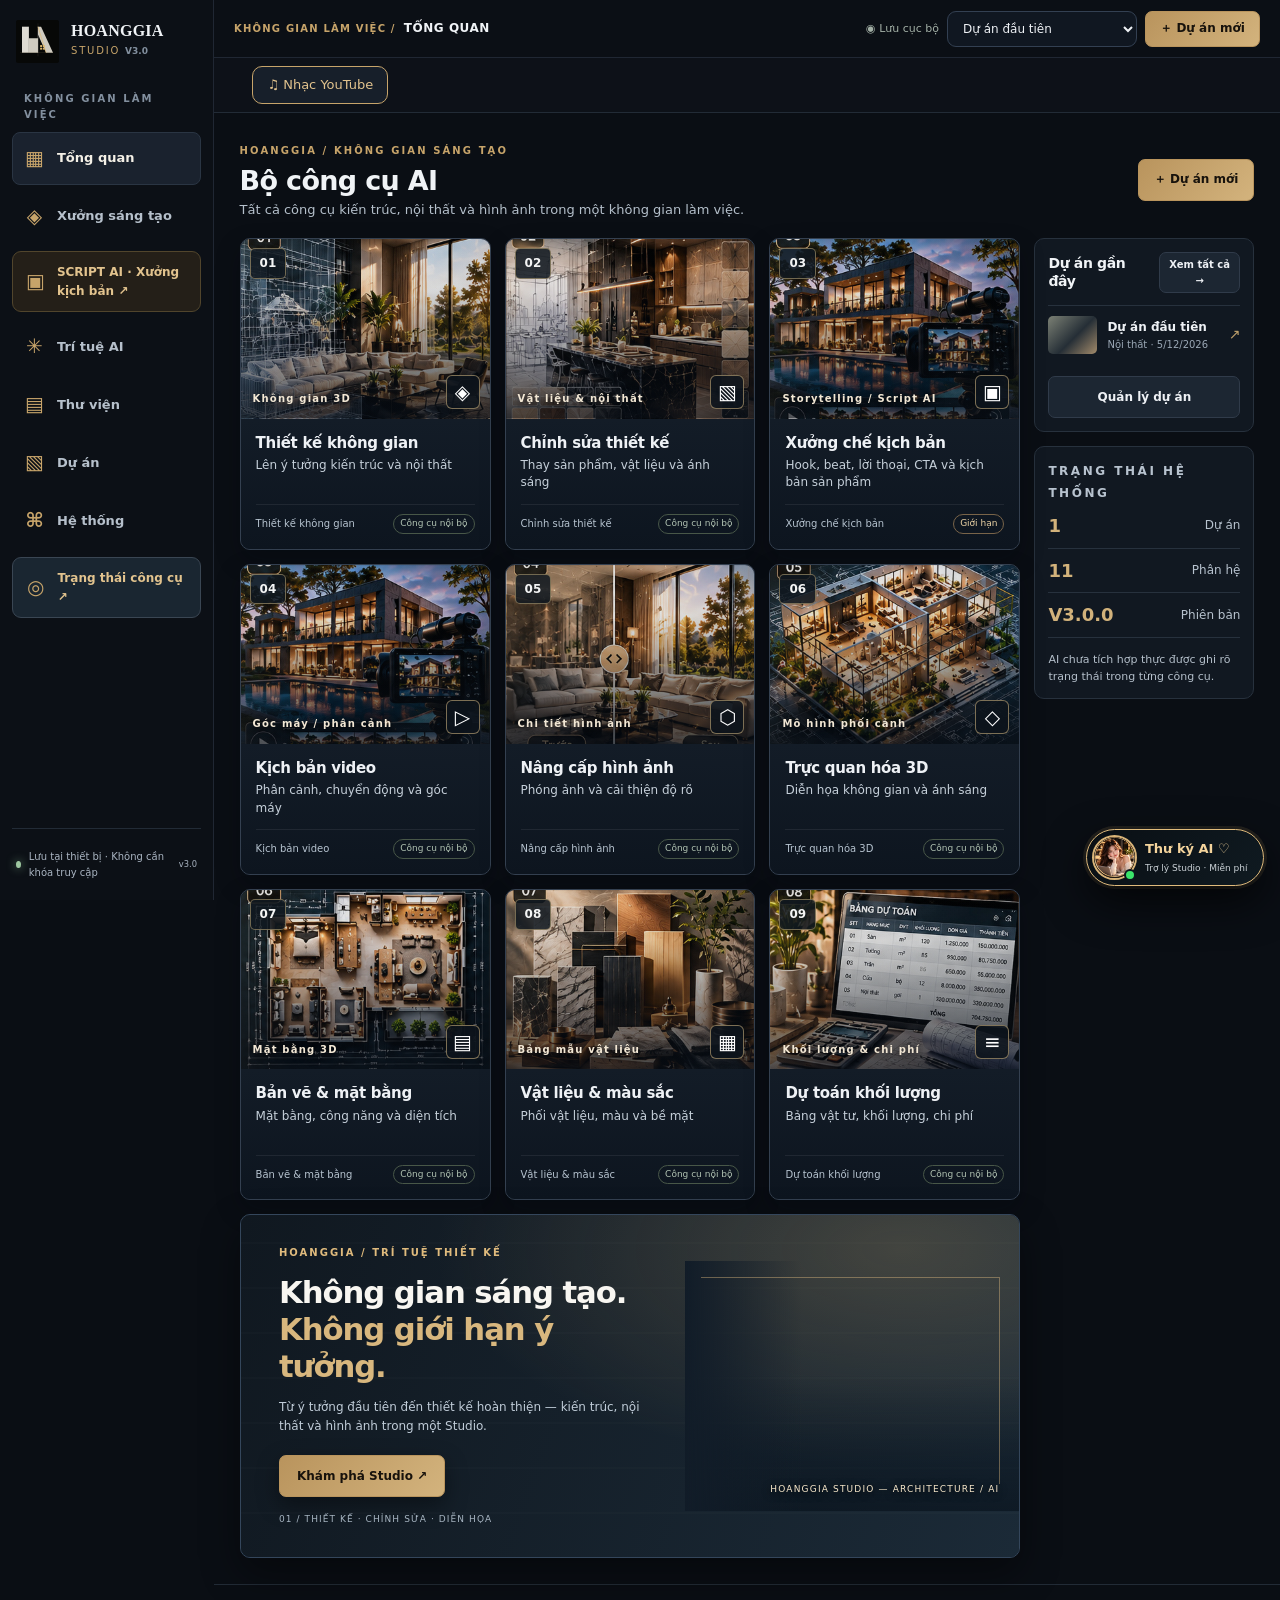
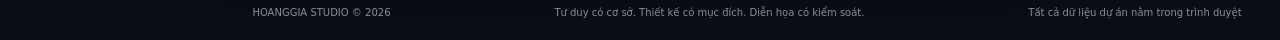
==== index.html @ cfaef716 "feat: load category 05 HR templates in Studio Intelligence" ====
<!doctype html>
<html lang="vi"><head><meta charset="utf-8"><meta name="viewport" content="width=device-width,initial-scale=1"><meta name="theme-color" content="#101411"><meta name="description" content="HOANGGIA STUDIO — nền tảng trí tuệ thiết kế kiến trúc, nội thất và sáng tạo hình ảnh"><title>HOANGGIA STUDIO — Trí tuệ thiết kế</title><link rel="icon" href="./assets/icon.svg" type="image/svg+xml"><link rel="manifest" href="./manifest.webmanifest"><link rel="stylesheet" href="./styles.css?v=4.9.0"><style>.hg-prompt-shell{padding:24px;max-width:1250px;margin:auto}.hg-prompt-header span{color:#ddbb80;letter-spacing:.13em;font-size:11px;font-weight:bold}.hg-prompt-header h1{font-size:clamp(26px,4vw,40px);margin:12px 0}.hg-prompt-grid{display:grid;grid-template-columns:minmax(210px,320px) minmax(0,1fr);gap:16px;margin-top:22px}.hg-prompt-grid nav,.hg-prompt-grid article{background:#151d27;border:1px solid #344052;border-radius:12px;padding:16px;min-width:0}.hg-prompt-grid nav{display:grid;align-content:start;gap:8px}.hg-prompt-grid nav button{cursor:pointer;background:#202a38;color:#e6e7eb;border:1px solid #3c4959;border-radius:8px;padding:12px;text-align:left}.hg-prompt-grid nav button[aria-current=true]{border-color:#d8b478;background:#352c20}.hg-prompt-grid textarea{display:block;width:100%;background:#0c131c;color:#fff;border:1px solid #536074;border-radius:9px;padding:14px;margin:8px 0;min-height:215px;resize:vertical}.hg-prompt-actions{display:flex;gap:8px;flex-wrap:wrap}.hg-prompt-actions button{cursor:pointer;border:1px solid #c8a76d;background:#c8a76d;color:#151719;font-weight:700;padding:11px 14px;border-radius:8px}.hg-prompt-actions button+button{background:transparent;color:#e3c491}#hg-prompt-notice{color:#e7ca98;font-size:12px}@media(max-width:700px){.hg-prompt-shell{padding:16px}.hg-prompt-grid{grid-template-columns:1fr}.hg-prompt-grid nav{grid-template-columns:repeat(2,minmax(0,1fr))}.hg-prompt-grid nav button{font-size:12px;padding:10px}}@media(max-width:350px){.hg-prompt-grid nav{grid-template-columns:1fr}}.hg-prompt-categories{display:grid;grid-template-columns:repeat(auto-fit,minmax(210px,1fr));gap:10px;margin:22px 0}.hg-prompt-categories button{background:#182330;color:#e6e8ed;border:1px solid #3d4b5a;border-radius:10px;padding:14px;text-align:left;font-weight:650;cursor:pointer}.hg-prompt-categories button[aria-current=true]{border-color:#d8b478;background:#342c20;color:#f4d7a8}.hg-prompt-grid [hidden]{display:none!important}@media(max-width:700px){.hg-prompt-categories{grid-template-columns:repeat(2,minmax(0,1fr))}.hg-prompt-categories button{font-size:12px;padding:11px}}@media(max-width:380px){.hg-prompt-categories{grid-template-columns:1fr}}.hg-prompt-selects{display:grid;grid-template-columns:repeat(2,minmax(0,1fr));gap:16px;margin:22px 0}.hg-prompt-selects label{display:block;margin-bottom:9px;color:#e2c38e;font-weight:700}.hg-prompt-selects select{width:100%;min-width:0;border-radius:10px;background:#1b2633;border:1px solid #536074;color:#f3f3f3;padding:13px;font-size:14px}.hg-prompt-selects select:disabled{opacity:.55}.hg-prompt-editor-panel{padding:20px;border:1px solid #344052;background:#151d27;border-radius:12px}.hg-prompt-editor-panel [hidden]{display:none!important}@media(max-width:700px){.hg-prompt-selects{grid-template-columns:1fr}}</style></head>
<body>
<div class="app">
<aside class="side" aria-label="Điều hướng chính">
<a class="brand" href="#home" aria-label="HOANGGIA STUDIO"><img src="./assets/icon.svg" alt=""><span><strong>HOANGGIA</strong><small>STUDIO <b>V3.0</b></small></span></a>
<div class="side-label">KHÔNG GIAN LÀM VIỆC</div><nav id="mainNav">
<button data-route="home" class="active"><span class="ni">▦</span> Tổng quan</button>
<button data-route="creative"><span class="ni">◈</span> Xưởng sáng tạo</button>
<a class="script-direct-link" href="./script-ai.html" style="display:flex;align-items:center;gap:12px;padding:11px 13px;margin:3px 0;border:1px solid #51452c;border-radius:9px;color:#e2c38e;font-size:12px;font-weight:700;text-decoration:none;background:#241f18"><span class="ni">▣</span> SCRIPT AI · Xưởng kịch bản ↗</a>
<button data-route="intelligence"><span class="ni">✳</span> Trí tuệ AI</button>
<button data-route="library"><span class="ni">▤</span> Thư viện</button>
<button data-route="projects"><span class="ni">▧</span> Dự án</button>
<button data-route="system"><span class="ni">⌘</span> Hệ thống</button><a class="hg-status-link" href="./system-status.html"><span class="ni">◎</span> Trạng thái công cụ ↗</a></nav>
<div class="side-bottom"><span class="status-dot"></span><span>Lưu tại thiết bị · Không cần khóa truy cập</span><small id="sideVersion">v3.0</small></div></aside>
<div class="frame"><header class="topbar">
<div class="breadcrumb"><span class="overline">KHÔNG GIAN LÀM VIỆC /</span><strong id="crumb">TỔNG QUAN</strong></div>
<div class="top-actions"><span class="storage-tag" title="Dự án lưu trên trình duyệt này">◉ Lưu cục bộ</span><select id="projectSelect" aria-label="Dự án hiện tại"></select><button class="btn btn-gold" id="newProject" type="button">＋ Dự án mới</button></div>
</header><div class="music-toolbar"><aside class="music-dock" id="musicDock" aria-label="Nghe nhạc YouTube"><button id="musicToggle" class="music-toggle" type="button" aria-expanded="false" aria-controls="musicPanel">♫ Nhạc YouTube</button><div class="music-panel" id="musicPanel" hidden><label for="musicUrl">Dán liên kết video hoặc danh sách phát YouTube</label><div class="music-input-row"><input id="musicUrl" type="url" placeholder="https://www.youtube.com/watch?v=..." autocomplete="off"><button id="musicPlay" type="button">Phát</button></div><p id="musicMessage" role="status">Chỉ phát nội dung YouTube cho phép nhúng. Nhạc tiếp tục khi chuyển mục trong Studio.</p><div id="musicFrame"></div><div class="music-input-row"><a id="musicExternal" href="https://www.youtube.com/" target="_blank" rel="noopener noreferrer">Mở YouTube ↗</a><button id="musicStop" type="button">Dừng nhạc</button></div></div></aside></div><main id="view" tabindex="-1" aria-live="polite"></main>
<footer class="foot"><span>HOANGGIA STUDIO © 2026</span><span>Tư duy có cơ sở. Thiết kế có mục đích. Diễn họa có kiểm soát.</span><span id="footerStatus">Tất cả dữ liệu dự án nằm trong trình duyệt</span></footer></div>
<nav class="mobile-nav" aria-label="Điều hướng di động"><button data-route="home">⌂<small>Tổng quan</small></button><button data-route="creative">◈<small>Sáng tạo</small></button><a href="./script-ai.html" aria-label="Mở Script AI" style="color:#e2c38e;text-align:center;font-size:19px;min-width:55px;text-decoration:none">▣<small style="display:block;font-size:10px">Script AI</small></a><button data-route="intelligence">✳<small>Trí tuệ</small></button><button data-route="library">▤<small>Thư viện</small></button><button data-route="projects">▧<small>Dự án</small></button><button data-route="system">⌘<small>Hệ thống</small></button><a class="hg-mobile-status" href="./system-status.html" aria-label="Trạng thái hệ thống">◎<small>Trạng thái</small></a></nav>
</div><div id="toast" class="toast" role="status" aria-live="polite"></div>
<script>
/* Chuyển thẳng Design AI đến DA Studio, kể cả khi còn giao diện cũ trong bộ nhớ. */
document.addEventListener("click",function(e){
 const tile=e.target.closest('[data-open="design"],a[href*="/design-ai/"],a[href*="/da-studio/"]');
 if(!tile)return;
 e.preventDefault();e.stopImmediatePropagation();
 location.assign("https://hoanggiaktsda-beep.github.io/da-studio/");
},true);
</script><script type="module" src="./src/app.js?v=4.9.10"></script><script defer src="./src/mo-chat.js"></script><script defer src="./src/youtube-music.js"></script><script defer src="./src/prompt-router.js?v=1.2.0"></script><script defer src="./src/prompts-category-05.js?v=1"></script><script defer src="./src/prompts-category-05-adapter.js?v=1"></script></body></html>
---- styles.css ----
:root{color-scheme:dark;--bg:#0b0e0d;--side:#101411;--panel:#141916;--panel2:#1b231e;--line:#29352d;--text:#eaece5;--muted:#97a59a;--quiet:#748276;--gold:#d2af73;--gold2:#eccb94;--green:#a3c6a7;--radius:14px}*{box-sizing:border-box}html{scroll-behavior:smooth}body{margin:0;background:var(--bg);color:var(--text);font:14px/1.6 'DM Sans',system-ui,sans-serif}h1,h2,h3,p{margin-top:0}h1,h2,h3{font-family:Manrope,system-ui,sans-serif;letter-spacing:-.045em;line-height:1.25}h1{font-size:clamp(30px,4.8vw,54px);font-weight:600}h2{font-size:23px;font-weight:650}h3{font-size:17px;letter-spacing:-.025em}p{color:var(--muted)}button,input,select,textarea{font:inherit}button{cursor:pointer}button:disabled{opacity:.55;cursor:not-allowed}a{color:inherit;text-decoration:none}a:hover{color:var(--gold2)}input,select,textarea{width:100%;background:#0d120f;border:1px solid #39463b;color:var(--text);border-radius:9px;padding:11px 12px;min-height:44px}textarea{min-height:115px;resize:vertical}input[type=file]{padding:9px;font-size:12px}input:focus-visible,textarea:focus-visible,select:focus-visible,button:focus-visible,a:focus-visible{outline:2px solid var(--gold2);outline-offset:2px}label{display:block;color:#c8d2c6;font-size:12px;font-weight:600;margin:0 0 7px}.app{min-height:100vh}.side{width:237px;position:fixed;left:0;top:0;bottom:0;background:var(--side);border-right:1px solid var(--line);display:flex;flex-direction:column;padding:30px 16px;z-index:15}.brand{display:flex;align-items:center;gap:11px;margin:0 0 48px 6px}.brand img{width:45px;height:45px}.brand strong{font:800 16px/1.1 Manrope;letter-spacing:.09em;display:block}.brand small{font-size:10px;color:var(--gold);letter-spacing:.32em}.brand small b{font-size:9px;letter-spacing:0;color:var(--quiet)}.side-label,.overline,.eyebrow{letter-spacing:.21em;font-weight:700;font-size:10px;color:var(--gold);text-transform:uppercase}.side-label{color:var(--quiet);padding:0 16px 11px}.side nav{display:grid;gap:5px}.side nav button{display:flex;align-items:center;gap:12px;width:100%;border:1px solid transparent;border-radius:11px;background:transparent;text-align:left;padding:11px 13px;color:#a1ada4;font-weight:600}.side nav button.active,.side nav button:hover{background:#1d2920;border-color:#354739;color:#f6f4ed}.ni{font-size:20px;font-family:system-ui;color:var(--gold);width:21px;text-align:center}.side-bottom{margin-top:auto;border-top:1px solid var(--line);padding:20px 4px 0;display:flex;align-items:center;gap:8px;color:var(--muted);font-size:11px}.side-bottom small{margin-left:auto}.status-dot{height:7px;width:7px;border-radius:50%;background:#9ec7a0;box-shadow:0 0 10px #739f7b}.frame{margin-left:237px;min-height:100vh;display:flex;flex-direction:column}.topbar{background:#0e130fae;backdrop-filter:blur(16px);position:sticky;top:0;z-index:10;display:flex;justify-content:space-between;align-items:center;gap:20px;border-bottom:1px solid var(--line);min-height:74px;padding:12px clamp(20px,3vw,46px)}.breadcrumb{display:flex;gap:8px;align-items:center}.breadcrumb strong{font-size:12px;letter-spacing:.1em}.top-actions{display:flex;align-items:center;gap:10px}.top-actions select{max-width:215px;font-size:12px}.storage-tag{font-size:11px;color:#a3b0a6;white-space:nowrap}.btn{border:1px solid #3d493f;background:#202a23;color:var(--text);padding:10px 15px;border-radius:9px;min-height:42px;font-weight:700;font-size:12px;display:inline-flex;align-items:center;justify-content:center;gap:8px}.btn:hover{border-color:var(--gold);background:#2b332a}.btn-gold{color:#1a160e;background:linear-gradient(130deg,#d3ad6c,#f3cf94);border-color:#d4b176}.btn-gold:hover{background:#f6d79d}.btn-soft{background:#1e2920;border-color:#415540;color:var(--green)}.btn-danger{color:#edb8ae;border-color:#6b4440}.btn-small{padding:6px 10px;min-height:36px}.button-row{display:flex;flex-wrap:wrap;gap:9px}.content{max-width:1500px;margin:0 auto;padding:clamp(21px,3vw,48px);width:100%;flex:1}.hero{display:flex;gap:30px;justify-content:space-between;align-items:flex-end;margin-bottom:30px}.hero h1{margin:9px 0 12px}.hero p{max-width:780px;margin:0}.hero-side{flex:0 0 auto;color:var(--gold);letter-spacing:.15em;font-size:11px}.section-title{display:flex;align-items:center;justify-content:space-between;margin:30px 0 16px;gap:12px}.section-title h2{margin:0}.grid{display:grid;gap:14px}.g2{grid-template-columns:repeat(2,minmax(0,1fr))}.g3{grid-template-columns:repeat(3,minmax(0,1fr))}.g4{grid-template-columns:repeat(4,minmax(0,1fr))}.panel,.tile{background:linear-gradient(150deg,#18201a,#121814);border:1px solid var(--line);border-radius:var(--radius);padding:22px}.tile{position:relative;min-height:165px;display:flex;flex-direction:column;gap:6px;overflow:hidden;transition:.18s ease}.tile:hover{border-color:#758268;transform:translateY(-2px)}.tile .symbol{font-size:29px;color:var(--gold);margin-bottom:auto}.tile h3{margin:6px 0 0}.tile p{font-size:12px;line-height:1.5;margin:0}.kicker{font-size:10px;color:var(--gold);letter-spacing:.13em;font-weight:700}.pill{display:inline-flex;border:1px solid #485748;color:#b3c5b4;border-radius:50px;font-size:10px;padding:3px 9px;line-height:1.8}.pill.limit{color:#ecd3a5;border-color:#796449}.pill.planned{color:#999;border-color:#555}.large-feature{background:linear-gradient(115deg,#27372b 0%,#151c17 68%);border:1px solid #435942;min-height:220px;display:flex;align-items:center;border-radius:16px;padding:30px;gap:20px;justify-content:space-between}.large-feature h2{font-size:27px;margin:7px 0}.large-feature p{max-width:620px}.large-feature .emblem{font:700 100px/1 Georgia;color:#b29a6480;opacity:.9}.stats{display:flex;gap:10px;flex-wrap:wrap}.stat{flex:1;min-width:150px;padding:19px 21px;background:#151c17;border:1px solid var(--line);border-radius:12px}.stat strong{font:600 29px/1.2 Manrope;display:block;color:var(--gold)}.stat span{font-size:12px;color:var(--muted)}.field-row{display:grid;grid-template-columns:repeat(2,minmax(0,1fr));gap:13px}.field-row.three{grid-template-columns:repeat(3,minmax(0,1fr))}.field{margin:0 0 15px}.field small{display:block;color:var(--quiet);font-size:11px;margin-top:5px}.workspace{display:grid;grid-template-columns:minmax(0,1.1fr) minmax(300px,.9fr);gap:17px}.workspace .panel{align-self:start}.panel h2{margin-bottom:16px}.result{background:#0e1410;border:1px solid #354236;border-radius:11px;padding:17px;white-space:pre-wrap;word-break:break-word;font-family:ui-monospace,SFMono-Regular,Consolas,monospace;line-height:1.75;font-size:12px;min-height:165px;max-height:560px;overflow:auto}.notice{border-left:3px solid #af925c;background:#322d201f;color:#d8d0b8;padding:12px 15px;font-size:12px;border-radius:3px 9px 9px 3px;margin:13px 0}.good{border-left-color:#77a884;color:#bddac3}.bad{border-left-color:#dc8880;color:#f0c6bd}.module-row{display:flex;align-items:center;gap:13px;padding:15px 0;border-bottom:1px solid var(--line)}.module-row:last-child{border:0}.module-row .symbol{width:43px;height:43px;display:grid;place-items:center;background:#253327;border-radius:10px;color:var(--gold);font-size:24px}.module-row .description{flex:1}.module-row .description b{display:block;font-size:13px}.module-row .description small{color:var(--muted)}.chips{display:flex;gap:8px;flex-wrap:wrap}.chip{border:1px solid #425043;background:#171e18;color:var(--muted);padding:7px 11px;font-size:11px;border-radius:9px;cursor:pointer}.chip:hover,.chip.selected{background:#3c4430;border-color:var(--gold);color:#fae0a8}.muted{color:var(--muted)}.small{font-size:12px}.right{display:flex;align-items:center;gap:10px;flex-wrap:wrap;justify-content:flex-end}.project-card{border:1px solid var(--line);background:#161d18;border-radius:11px;padding:17px}.project-card h3{margin-bottom:7px}.project-card small{color:var(--quiet)}.file-preview{width:100%;max-height:290px;object-fit:contain;border:1px solid var(--line);border-radius:10px;background:#101410;margin:10px 0}.swatch{height:100px;border-radius:9px;margin-bottom:12px;border:1px solid #ffffff1a}.mat-card{background:#161d18;border:1px solid var(--line);border-radius:12px;padding:13px}.mat-card p{font-size:12px}.data-table{width:100%;border-collapse:collapse;font-size:12px}.data-table th{text-align:left;color:var(--muted);font-weight:600}.data-table td,.data-table th{padding:10px;border-bottom:1px solid var(--line)}.data-table input{min-width:70px;font-size:12px}.data-table .num{text-align:right}.data-scroll{overflow-x:auto}.data-scroll table{min-width:680px}.line{border-top:1px solid var(--line);margin:19px 0}.empty{border:1px dashed #3a4b3e;border-radius:12px;padding:23px;text-align:center;color:var(--muted)}.health-row{display:flex;gap:16px;align-items:center;border-bottom:1px solid var(--line);padding:12px 0}.health-row b{flex:1}.health-row span{color:var(--muted)}.toast{position:fixed;bottom:24px;right:24px;opacity:0;pointer-events:none;background:#d2af73;color:#101411;padding:12px 18px;border-radius:9px;box-shadow:0 12px 50px #0008;transition:.18s;z-index:100;font-weight:700;max-width:360px}.toast.show{opacity:1}.foot{display:flex;gap:15px;justify-content:space-between;border-top:1px solid var(--line);padding:20px 3vw;font-size:10px;color:var(--quiet)}.mobile-nav{display:none}.inline-link{color:var(--gold2);text-decoration:underline;text-underline-offset:3px}code{color:var(--gold);font-size:12px}
@media(max-width:1150px){.side{width:200px}.frame{margin-left:200px}.g4{grid-template-columns:repeat(2,minmax(0,1fr))}.g3{grid-template-columns:repeat(2,minmax(0,1fr))}.storage-tag{display:none}.hero-side{display:none}.workspace{grid-template-columns:1fr}}
@media(max-width:760px){.side{display:none}.frame{margin-left:0}.topbar{padding:10px 15px;min-height:64px}.breadcrumb .overline{display:none}.top-actions{gap:6px}.top-actions select{max-width:130px}.top-actions .btn{padding:9px;font-size:11px}.content{padding:22px 15px 105px}.hero{margin-bottom:21px}.hero h1{font-size:32px}.g3,.g4,.g2,.field-row,.field-row.three{grid-template-columns:1fr}.large-feature{padding:22px}.large-feature .emblem{display:none}.tile{min-height:145px}.panel{padding:17px}.mobile-nav{position:fixed;bottom:0;left:0;right:0;display:flex;z-index:30;justify-content:space-around;background:#151c18ee;backdrop-filter:blur(14px);border-top:1px solid var(--line);padding:7px 0 max(8px,env(safe-area-inset-bottom))}.mobile-nav button{border:0;background:transparent;color:#b9c5b9;font-size:19px;min-height:49px;min-width:55px}.mobile-nav button.active{color:var(--gold)}.mobile-nav small{display:block;font-size:10px}.foot{display:none}.toast{bottom:90px;right:12px;left:12px}.stats{display:grid;grid-template-columns:1fr 1fr}}
@media(prefers-reduced-motion:reduce){*,*:before,*:after{scroll-behavior:auto!important;transition:none!important}}

/* V3.1 — visual-first dashboard. Reference-inspired layout, not a replica. */
:root{--bg:#0a0e14;--side:#0d1118;--panel:#121821;--panel2:#171f2a;--line:#222b36;--text:#f0f3f6;--muted:#aab5c2;--quiet:#83909f;--gold:#c7a46a;--gold2:#e2c38e;--radius:12px}
body{font:14px/1.55 system-ui,-apple-system,"Segoe UI",sans-serif;background:#0a0e14}
h1,h2,h3{font-family:system-ui,-apple-system,"Segoe UI",sans-serif;letter-spacing:-.025em}
h1{font-size:clamp(28px,3.5vw,38px);font-weight:700}h2{font-size:19px}h3{font-size:15px}
p{color:#b4bfca}
.side{width:214px;background:#0c1016;border-color:#202733;padding:20px 12px}
.frame{margin-left:214px}
.brand{margin:0 0 28px 4px;gap:12px}.brand img{width:43px;height:43px}.brand strong{font-size:16px;letter-spacing:.015em}.brand small{letter-spacing:.18em}
.side nav button{padding:10px 11px;font-size:13px;color:#b6c0cb;border-radius:8px}
.side nav button.active,.side nav button:hover{background:#1a222e;border-color:#2a3543;color:#f4f0e6}
.side-label{font-size:10px;padding:0 12px 10px}.side-bottom{font-size:10px}
.topbar{min-height:64px;background:#0c1016f5;padding:10px clamp(16px,2vw,28px);border-color:#202733}
.content{max-width:1800px;padding:clamp(18px,2vw,30px)}
.btn{background:#1c2632;border-color:#303b4a;color:#eef1f5;border-radius:7px}
.btn-gold{background:linear-gradient(130deg,#b9945d,#d3b37d);border-color:#b9945d;color:#17120c}
.btn-gold:hover{background:#e1bd85}
input,select,textarea{background:#101721;border-color:#334052;color:#eef1f5}
.panel,.project-card,.mat-card{background:#121922;border-color:#26313e}
.studio-heading{display:flex;justify-content:space-between;align-items:center;gap:18px;margin-bottom:18px}
.studio-heading h1{margin:4px 0 2px;font-size:27px}
.studio-heading p{margin:0;font-size:13px}
.dashboard-layout{display:grid;grid-template-columns:minmax(0,1fr) 235px;gap:14px;align-items:start}
.dashboard-main{min-width:0}
.tool-gallery{display:grid;grid-template-columns:repeat(4,minmax(0,1fr));gap:12px}
.visual-tile{min-height:0;display:block;padding:0!important;border:1px solid #28323f;background:#121923;border-radius:10px;overflow:hidden;text-align:left;color:#eef1f5;width:100%;transition:transform .15s,border-color .15s}
.visual-tile:hover{transform:translateY(-3px);border-color:#bc985f}
.tile-art{height:clamp(126px,12vw,184px);background-color:#293543;background-position:center;background-size:cover;position:relative;display:flex;justify-content:space-between;align-items:flex-start;padding:9px}
.tile-index{border-radius:5px;background:#0b0f15ba;color:#f3f4f4;font-size:12px;font-weight:700;padding:3px 8px}
.tile-icon{align-self:flex-end;font-size:20px;line-height:1;width:34px;height:34px;display:grid;place-items:center;border:1px solid #e8ebed66;border-radius:6px;background:#0b1017a6;color:#fff}
.tile-info{padding:12px 12px 11px;min-height:106px;display:flex;flex-direction:column}
.tile-info h3{font-size:14px;font-weight:700;margin:0 0 4px;line-height:1.3}
.tile-info p{font-size:12px;line-height:1.45;margin:0;color:#aebac8;min-height:32px}
.tile-bottom{display:flex;justify-content:space-between;align-items:center;gap:4px;margin-top:auto;padding-top:9px;font-size:10px;color:#b7c4d0}
.tile-bottom .pill{font-size:9px;line-height:1.3;padding:3px 6px;white-space:nowrap}
.studio-banner{margin-top:14px;min-height:168px;display:flex;align-items:center;justify-content:space-between;gap:20px;padding:22px 25px;background:radial-gradient(ellipse at 90% 30%,#26394c 0%,#111925 57%,#10161e 100%);border:1px solid #293643;border-radius:10px;overflow:hidden}
.studio-banner h2{font-size:22px;margin:5px 0 8px}.studio-banner p{font-size:12px;margin:0 0 14px;max-width:510px}.banner-monogram{font:700 85px/1 Georgia,serif;color:#bd9a6152}
.dashboard-aside{display:grid;gap:14px}
.recent-panel,.summary-panel{background:#111821;border:1px solid #27313d;border-radius:10px;padding:13px}
.recent-panel .section-title{margin:0 0 12px}.recent-panel .section-title h2{font-size:14px}.recent-panel .btn-small{font-size:10px;padding:4px 7px;min-height:29px}
.recent-row{display:flex;gap:10px;align-items:center;width:100%;text-align:left;border:0;border-top:1px solid #27313d;background:transparent;color:#eef1f5;padding:10px 0}
.recent-row:hover{background:#1a2430}
.recent-row strong{font-size:12px;display:block;font-weight:650}.recent-row small{display:block;color:#9aa7b5;font-size:10px}.recent-thumb{flex:0 0 49px;height:38px;border-radius:5px;background:linear-gradient(135deg,#7c8175,#252e36 55%,#a38b6b)}.recent-arrow{margin-left:auto;color:#bfa06b}
.btn-wide{width:100%;margin-top:12px}
.summary-panel>div{display:flex;justify-content:space-between;align-items:center;border-bottom:1px solid #27313d;padding:8px 0}.summary-panel strong{font-size:18px;color:#d2b27b}.summary-panel span{font-size:12px;color:#b8c3cf}.summary-panel p{font-size:11px;margin:13px 0 0}
.hero h1{font-size:clamp(27px,3vw,37px)}
.notice{color:#e3d7c4}
@media(max-width:1450px){.dashboard-layout{grid-template-columns:minmax(0,1fr) 220px}.tool-gallery{grid-template-columns:repeat(3,minmax(0,1fr))}}
@media(max-width:1100px){.dashboard-layout{grid-template-columns:1fr}.dashboard-aside{grid-template-columns:1fr 1fr}.tool-gallery{grid-template-columns:repeat(3,minmax(0,1fr))}}
@media(max-width:760px){.topbar{min-height:60px}.content{padding:18px 13px 100px}.studio-heading{align-items:flex-start}.studio-heading h1{font-size:24px}.studio-heading p{font-size:12px}.studio-heading>.btn{white-space:nowrap;font-size:11px;padding:8px}.tool-gallery{grid-template-columns:repeat(2,minmax(0,1fr));gap:10px}.tile-art{height:clamp(112px,34vw,185px)}.tile-info{padding:10px;min-height:112px}.tile-info h3{font-size:13px}.tile-info p{font-size:11px}.tile-bottom{display:block}.tile-bottom .pill{margin-top:5px}.dashboard-aside{grid-template-columns:1fr}.studio-banner{padding:19px}.studio-banner h2{font-size:18px}.banner-monogram{display:none}.recent-panel{padding:15px}.mobile-nav{background:#101721f5;border-color:#2b3542}}
@media(max-width:370px){.tool-gallery{grid-template-columns:1fr}.tile-art{height:185px}}


/* V3.2 compact header — controls must never stretch the navigation bar. */
.topbar{height:58px;min-height:58px;padding:7px 20px;gap:12px}
.breadcrumb{min-width:0;white-space:nowrap;overflow:hidden;text-overflow:ellipsis}
.breadcrumb .overline{font-size:10px;letter-spacing:.12em}
.breadcrumb strong{font-size:12px;letter-spacing:.045em}
.top-actions{flex:0 1 auto;min-width:0;gap:8px;flex-wrap:nowrap}
.top-actions select{width:190px;max-width:min(190px,25vw);height:36px;min-height:36px;padding:6px 29px 6px 11px;font-size:12px;flex:0 1 190px}
.top-actions #newProject{width:auto;min-width:115px;max-width:none;height:36px;min-height:36px;padding:7px 12px;line-height:1.2;font-size:12px;white-space:nowrap;flex-shrink:0}
.top-actions .storage-tag{font-size:11px;white-space:nowrap}
@media(max-width:1050px){.topbar{padding-inline:13px}.top-actions .storage-tag{display:none}.top-actions select{max-width:155px}.breadcrumb .overline{display:none}}
@media(max-width:760px){.topbar{height:54px;min-height:54px;padding:6px 12px}.breadcrumb strong{font-size:11px}.top-actions{gap:6px}.top-actions select{width:110px;max-width:110px;min-width:0;flex:0 1 110px;height:34px;min-height:34px;font-size:11px}.top-actions #newProject{min-width:0;height:34px;min-height:34px;padding:6px 9px;font-size:11px}}
@media(max-width:380px){.topbar{gap:5px;padding-inline:8px}.top-actions select{max-width:88px}.top-actions #newProject{padding-inline:7px;font-size:10px}}


/* V3.3 Architectural editorial hero */
.studio-banner{position:relative;isolation:isolate;display:grid;grid-template-columns:minmax(0,1fr) 43%;min-height:250px;padding:0;gap:0;background:#111c28;border:1px solid #34465b;overflow:hidden;box-shadow:0 16px 38px #0006,inset 0 1px #ffffff18}
.studio-banner::before{content:"";position:absolute;inset:0;z-index:-1;background:radial-gradient(ellipse at 85% 10%,#c2a16a40,transparent 50%),repeating-linear-gradient(0deg,transparent 0 43px,#ffffff06 44px,transparent 45px),linear-gradient(110deg,#101820,#1b2a37)}
.banner-content{position:relative;z-index:2;padding:30px clamp(24px,3vw,45px);display:flex;flex-direction:column;align-items:flex-start;justify-content:center}
.studio-banner .eyebrow{font-size:10px;letter-spacing:.2em;color:#e0bb7d}
.studio-banner h2{font-size:clamp(23px,2.4vw,34px);font-weight:700;line-height:1.2;letter-spacing:-.035em;margin:13px 0;color:#f8f6f1}
.studio-banner h2 em{font-style:normal;color:#d8b77e}
.studio-banner p{font-size:12px;line-height:1.65;max-width:430px;color:#c0ccd8;margin:0 0 18px}
.banner-actions{display:flex;align-items:center;gap:16px;flex-wrap:wrap}
.banner-actions .btn{padding:10px 17px;font-size:12px;box-shadow:0 8px 22px #0006}
.banner-index{font-size:9px;letter-spacing:.12em;color:#a8b6c3}
.banner-visual{position:relative;min-height:250px;background:linear-gradient(90deg,#111c28 0%,transparent 35%),linear-gradient(0deg,#08121ca8,transparent 55%),url("https://images.unsplash.com/photo-1600607687920-4e2a09cf159d?auto=format&fit=crop&w=1100&q=85") center/cover no-repeat}
.banner-visual::after{content:"";position:absolute;inset:16px 19px 27px 16px;border-top:1px solid #e2bd806b;border-right:1px solid #e2bd806b;pointer-events:none}
.banner-visual-caption{position:absolute;bottom:14px;right:20px;font-size:9px;letter-spacing:.13em;color:#f8e8cb;text-shadow:0 2px 9px #000}
@media(max-width:900px){.studio-banner{grid-template-columns:minmax(0,1fr) 35%}.banner-content{padding:23px}.banner-visual-caption{font-size:8px}}
@media(max-width:760px){.studio-banner{min-height:280px;display:block}.banner-visual{position:absolute;inset:0;min-height:0;z-index:-1;background-position:60% center}.banner-content{min-height:280px;padding:24px;background:linear-gradient(90deg,#101923f8,#101923e8 65%,#101923a6)}.studio-banner h2{font-size:clamp(23px,5.8vw,30px)}.studio-banner p{color:#e1e6eb}.banner-visual-caption,.banner-visual::after{display:none}}


/* V3.5 visual-rich tool cards: editorial architectural depth */
.tool-gallery{gap:14px}
.visual-tile{border:1px solid #344050;box-shadow:0 10px 25px #03070d45;transition:transform .18s,border-color .18s,box-shadow .18s}
.visual-tile:hover{transform:translateY(-4px);border-color:#d2ad73;box-shadow:0 15px 30px #0008}
.photo-tile{height:clamp(155px,14vw,230px);background-color:#263441;background-size:cover;background-position:center;isolation:isolate;position:relative}
.photo-tile::after{content:"";position:absolute;inset:0;z-index:-1;background:linear-gradient(115deg,#d9b77e18,transparent 40%,#0d182028)}
.photo-tile .tile-index{border:1px solid #e2c58b77;background:#101820db;padding:5px 9px}
.photo-tile .tile-icon{position:absolute;right:10px;bottom:10px;background:#0d141cde;border-color:#c5aa7b9c}
.tile-art-label{position:absolute;bottom:12px;left:12px;color:#f2e7d4;font-size:10px;font-weight:650;letter-spacing:.12em;text-shadow:0 2px 8px #000}
.visual-tile .tile-info{background:linear-gradient(180deg,#131c27,#0d151f);min-height:122px;padding:15px}
.visual-tile .tile-info h3{font-size:15px;letter-spacing:-.02em}
.visual-tile .tile-info p{font-size:12px;min-height:35px;color:#c6d0da}
.visual-tile .tile-bottom{border-top:1px solid #ffffff12;margin-top:12px}
@media(max-width:760px){.photo-tile{height:clamp(145px,35vw,210px)}.visual-tile .tile-info{padding:11px;min-height:128px}.visual-tile .tile-info h3{font-size:13px}.tile-art-label{font-size:9px;letter-spacing:.05em}}


/* Mỡ AI floating companion — scoped, mobile safe, no external chat service */
.mo-companion{position:fixed;right:22px;bottom:20px;z-index:1000;font-family:system-ui,-apple-system,"Segoe UI",sans-serif}
.mo-companion button{cursor:pointer}.mo-toggle{display:flex;align-items:center;gap:9px;border:1px solid #d2af7388;background:linear-gradient(135deg,#17222e,#0c141e);color:#f4e6d0;border-radius:999px;padding:8px 16px 8px 8px;box-shadow:0 12px 35px #0009;font-size:13px;font-weight:700}
.mo-face,.mo-avatar{display:grid;place-items:center;background:linear-gradient(135deg,#e2c58d,#a77d48);color:#101820;font:700 19px Georgia,serif;width:35px;height:35px;border-radius:50%}
.mo-panel{position:absolute;bottom:62px;right:0;width:min(370px,calc(100vw - 24px));height:min(520px,calc(100dvh - 105px));background:#101924;border:1px solid #4b5360;border-radius:15px;box-shadow:0 25px 75px #000c;display:flex;flex-direction:column;overflow:hidden;color:#e9edf3}
.mo-panel[hidden]{display:none}
.mo-head{display:flex;align-items:center;gap:10px;padding:13px;background:linear-gradient(125deg,#1b2b3a,#101924);border-bottom:1px solid #293744}
.mo-heading{flex:1;display:flex;flex-direction:column;line-height:1.3}.mo-heading strong{font-size:14px;color:#f3e6d0}.mo-heading small{font-size:10px;color:#b7c5d2}
.mo-head button{width:30px;height:30px;min-height:30px;padding:0;border:1px solid #39495a;background:#192633;color:#f2e8d7;border-radius:7px;font-size:20px}
.mo-disclosure{padding:8px 13px;background:#1a2633;color:#c9d1d9;font-size:10px;line-height:1.5;border-bottom:1px solid #293744}
.mo-messages{flex:1;overflow-y:auto;overscroll-behavior:contain;display:flex;flex-direction:column;gap:10px;padding:14px 12px}
.mo-bubble{max-width:92%;width:fit-content;padding:10px 12px;margin:0;border-radius:11px;font-size:12px;line-height:1.55;white-space:pre-wrap;overflow-wrap:anywhere}
.mo-bubble.mo{background:#22303e;border:1px solid #34495b;align-self:flex-start;color:#edf1f4}.mo-bubble.user{background:#725c3f;align-self:flex-end;color:#fff7eb}
.mo-chips{display:flex;gap:6px;padding:8px 11px;flex-wrap:wrap}.mo-chips button{border:1px solid #7c694b;background:#1b2632;color:#e5c998;border-radius:999px;padding:5px 9px;font-size:11px}
.mo-form{display:flex;gap:7px;padding:9px 11px}.mo-form input{min-width:0;flex:1;width:auto;height:40px;min-height:40px;font-size:12px;padding:8px 11px;border-radius:8px;background:#0c141e;border:1px solid #425166;color:#fff}.mo-form button{width:40px;min-width:40px;min-height:40px;border:0;border-radius:8px;background:#c9a66f;color:#111;font-size:18px}
.mo-note{margin:0;padding:0 12px 11px;text-align:center;font-size:9px;color:#94a6b7}.mo-sr{position:absolute;width:1px;height:1px;overflow:hidden;clip:rect(0,0,0,0)}
@media(max-width:760px){.mo-companion{bottom:76px;right:12px}.mo-panel{bottom:59px;height:min(510px,calc(100dvh - 160px))}.mo-toggle-label{display:none}.mo-toggle{padding:6px;border-radius:50%}.mo-face{width:40px;height:40px}}

/* Canonical HOANGGIA AI avatar — same monogram as uploaded brand reference */
.mo-face,.mo-avatar{background:#070807;overflow:hidden;border:1px solid #d4b579;flex-shrink:0}
.mo-face img,.mo-avatar img{width:100%;height:100%;object-fit:contain;display:block}
.mo-user-line{display:flex;align-items:flex-end;justify-content:flex-end;gap:8px;width:100%}
.mo-user-line .mo-bubble.user{margin-left:auto}
.mo-user-avatar{height:30px;width:30px;object-fit:contain;background:#070807;border:1px solid #d4b579;border-radius:50%;flex-shrink:0}


/* Luxury Secretary V2: immersive glass, warm gold, editorial portrait */
.mo-companion{right:24px;bottom:20px;z-index:1100}
.mo-toggle{min-width:245px;min-height:74px;position:relative;padding:7px 17px 7px 7px;gap:12px;border:1px solid #e0bb7c;border-radius:44px;background:linear-gradient(130deg,#0a1015f5,#101b22f5);box-shadow:0 16px 42px #000a,0 0 0 3px #d3ae6b22;backdrop-filter:blur(18px)}
.mo-portrait{display:block;object-fit:cover;object-position:center 37%;border:2px solid #d9b478;background:#19232c;border-radius:50%;flex-shrink:0}
.mo-toggle-photo{width:59px;height:59px}.mo-toggle-copy{display:flex;flex-direction:column;align-items:flex-start;gap:2px}.mo-toggle-copy strong{font-size:15px;color:#f4d49c}.mo-toggle-copy small{font-size:10px;font-weight:400;color:#cad1d6}.mo-status-dot{position:absolute;left:51px;bottom:7px;width:12px;height:12px;background:#3be46a;border-radius:50%;border:2px solid #0d161c}
.mo-panel{width:min(650px,calc(100vw - 36px));height:min(740px,calc(100dvh - 110px));bottom:88px;border:1px solid #cda96e;border-radius:24px;background:linear-gradient(145deg,#0b1219f7,#111a22f7);box-shadow:0 25px 100px #000d,0 0 0 2px #d2ad7022;backdrop-filter:blur(24px)}
.mo-head{padding:17px 19px;gap:15px;background:linear-gradient(110deg,#111b23,#1e1b19 60%,#0c141a);border-bottom:1px solid #c8a46e5e}
.mo-head-photo{width:74px;height:74px}.mo-heading strong{font-size:22px;color:#f3d6a4;font-weight:750}.mo-heading small{font-size:12px;color:#e0e4e8}.mo-online{font-size:11px;color:#c6d6d1;margin-top:6px}.mo-online i{display:inline-block;background:#35df66;width:9px;height:9px;border-radius:50%;margin-right:5px}
.mo-head-actions{display:flex;gap:8px}.mo-head-actions button{width:33px;height:33px;min-height:33px;border:1px solid #a7895c;border-radius:9px;background:#141a1e;color:#f3d4a1;font-size:21px}
.mo-intro{min-height:106px;display:flex;align-items:center;padding:17px 25px;background:linear-gradient(90deg,#0b1319e8,#0b1319a8 63%,#0b13191a),url("https://images.unsplash.com/photo-1600607687920-4e2a09cf159d?auto=format&fit=crop&w=1000&q=80") center/cover}
.mo-intro strong{display:block;font:italic 19px/1.4 Georgia,serif;color:#f5d9aa;max-width:350px}.mo-intro small{display:block;margin-top:9px;font-size:10px;letter-spacing:.16em;color:#ddd0b7}
.mo-disclosure{background:#19232b;color:#b7c4cd;padding:8px 20px;font-size:10px}
.mo-messages{gap:13px;padding:20px 18px;min-height:80px}
.mo-bubble{font-size:13px;line-height:1.65;border-radius:14px;padding:12px 15px}
.mo-bubble.mo{background:linear-gradient(140deg,#1a2732,#131d26);border-color:#45505c;color:#f2f2ee;max-width:85%}
.mo-bubble.user{background:linear-gradient(135deg,#17324a,#142739);border:1px solid #2f4c65;color:#e7f1fa;max-width:85%}
.mo-user-avatar{width:34px;height:34px}
.mo-chips{gap:9px;padding:10px 17px;display:grid;grid-template-columns:repeat(3,minmax(0,1fr))}
.mo-chips button{min-height:55px;white-space:normal;line-height:1.45;border-radius:12px;border-color:#c4a16d;background:linear-gradient(145deg,#121c23,#080f14);color:#f1d3a0;font-size:12px}
.mo-chips button:hover,.mo-suggestions button:hover{background:#2b302c;border-color:#e4c28c}
.mo-suggestions{display:flex;flex-wrap:wrap;gap:8px;padding:3px 17px 10px}
.mo-suggestions button{border:1px solid #d4ad72;border-radius:999px;background:#0e171e;color:#f1d3a0;padding:7px 12px;font-size:11px}
.mo-form{padding:10px 17px;gap:10px}
.mo-form input{height:49px;min-height:49px;border:1px solid #d0a86a;border-radius:11px;font-size:13px;background:#0a141c;padding:12px 15px}
.mo-form button{height:49px;min-height:49px;width:52px;min-width:52px;border-radius:11px;background:linear-gradient(135deg,#f2d29c,#c39b60);font-size:22px}
.mo-note{padding-bottom:12px;color:#a9b9c5;font-size:10px}
@media(max-width:760px){.mo-companion{right:12px;bottom:75px}.mo-toggle{min-width:0;width:56px;height:56px;min-height:56px;padding:4px}.mo-toggle-photo{width:46px;height:46px}.mo-toggle-copy{display:none}.mo-status-dot{left:39px;bottom:4px}.mo-panel{width:calc(100vw - 20px);right:-2px;bottom:64px;height:min(670px,calc(100dvh - 155px));border-radius:18px}.mo-head{padding:12px}.mo-head-photo{width:50px;height:50px}.mo-heading strong{font-size:16px}.mo-heading small{font-size:10px}.mo-head-actions{gap:5px}.mo-head-actions button{width:28px;height:28px;min-height:28px}.mo-intro{min-height:76px;padding:12px 15px}.mo-intro strong{font-size:15px}.mo-chips{grid-template-columns:repeat(3,minmax(0,1fr));gap:5px;padding:7px 9px}.mo-chips button{min-height:42px;padding:6px;font-size:10px}.mo-suggestions{padding:4px 9px}.mo-messages{padding:10px}.mo-bubble{font-size:12px}.mo-form{padding:8px 9px}.mo-note{font-size:9px}}
@media(max-width:380px){.mo-chips{grid-template-columns:repeat(2,minmax(0,1fr))}.mo-intro{display:none}}
@media(prefers-reduced-motion:reduce){.mo-companion *{animation:none!important;transition:none!important}}

.mo-companion{right:16px;bottom:14px}
.mo-toggle{min-width:178px;min-height:56px;padding:5px 13px 5px 5px;gap:8px}
.mo-toggle-photo{width:45px;height:45px}.mo-toggle-copy strong{font-size:13px}.mo-toggle-copy small{font-size:9px}.mo-status-dot{left:37px;bottom:4px}
.mo-panel{width:min(420px,calc(100vw - 24px));height:min(540px,calc(100dvh - 92px));bottom:65px;border-radius:17px}
.mo-head{padding:10px 12px;gap:9px}.mo-head-photo{width:48px;height:48px}.mo-heading strong{font-size:16px}.mo-heading small{font-size:10px}.mo-online{font-size:10px;margin-top:3px}.mo-head-actions{gap:5px}.mo-head-actions button{width:28px;height:28px;min-height:28px}
.mo-intro{min-height:67px;padding:9px 14px}.mo-intro strong{font-size:14px}.mo-intro small{font-size:8px;margin-top:3px}.mo-disclosure{padding:6px 12px;font-size:9px}
.mo-messages{padding:10px 11px;gap:8px}.mo-bubble{font-size:12px;padding:9px 11px;line-height:1.5}
.mo-chips{grid-template-columns:repeat(3,minmax(0,1fr));gap:5px;padding:7px 10px}.mo-chips button{min-height:36px;font-size:10px;padding:5px 4px;border-radius:8px}
.mo-suggestions{padding:3px 10px 5px;gap:5px}.mo-suggestions button{padding:5px 8px;font-size:10px}
.mo-form{padding:7px 10px}.mo-form input,.mo-form button{height:40px;min-height:40px}.mo-form button{width:42px;min-width:42px}.mo-note{padding:0 10px 7px;font-size:9px}
@media(max-width:760px){.mo-companion{right:10px;bottom:72px}.mo-toggle{width:48px;height:48px;min-height:48px}.mo-toggle-photo{width:38px;height:38px}.mo-status-dot{left:33px}.mo-panel{right:0;bottom:56px;width:calc(100vw - 20px);height:min(520px,calc(100dvh - 145px))}.mo-intro{min-height:52px}.mo-chips button{min-height:35px}}

/* Lightweight remote material preview — images are never committed or persisted. */
.material-preview{position:relative;overflow:hidden;min-height:94px;border-radius:9px}.material-preview img{display:block;width:100%;height:100%;position:absolute;inset:0;object-fit:cover}.material-preview-note{position:absolute;bottom:6px;left:7px;z-index:1;background:#091018b9;color:#f2dbb2;padding:3px 6px;border-radius:4px;font-size:9px}.material-source{display:block;margin-top:10px;color:#aeb9c7;font-size:10px;line-height:1.4}.material-source a{color:#d7b77b;text-decoration:underline;text-underline-offset:3px}.mat-card .button-row{flex-wrap:wrap;gap:7px}

/* Editorial material-library cards, no bundled imagery */
.mat-card .material-preview{height:156px;min-height:156px;background-size:cover;box-shadow:inset 0 -40px 35px -30px #05080d}.mat-card .material-preview img{transition:transform .4s ease;filter:saturate(.85) contrast(1.04)}.mat-card:hover .material-preview img{transform:scale(1.035)}.mat-card .material-preview-note{bottom:9px;left:9px;max-width:calc(100% - 18px);font-size:10px;padding:5px 8px;background:#080e15db;border:1px solid #c7a36e66}
@media(max-width:600px){.mat-card .material-preview{height:140px;min-height:140px}}

/* Material specifications: readable at desktop and mobile sizes */
.mat-card .material-definition{font-size:12px;line-height:1.55;color:#e1e5e8;margin:9px 0}
.mat-card .material-application,.mat-card .material-caution{font-size:11px;line-height:1.5;color:#aebdca;margin:6px 0}
.mat-card .material-application b,.mat-card .material-caution b{color:#e1bf85;font-weight:650}
.mat-card .button-row{margin-top:12px}

/* Eight tiny CSS-rendered 3D material samples: no photographic assets */
.mat-card .material-sample{height:156px;min-height:156px;display:grid;place-items:center;isolation:isolate;background:radial-gradient(ellipse at 55% 20%,#34404c,#111922 72%)!important;overflow:hidden}
.material-stage{width:72%;height:73%;display:grid;place-items:center;perspective:650px;filter:drop-shadow(12px 16px 9px #0008)}
.material-tile{width:80%;height:78%;position:relative;border-radius:2px;transform:rotateX(17deg) rotateY(-24deg) rotateZ(-3deg);box-shadow:inset 0 2px 3px #ffffff80,inset -9px -8px 18px #0002;background-image:var(--material-texture,none),var(--material-pattern);background-size:cover,cover;background-color:var(--material-base)}
.material-tile:before{content:"";position:absolute;left:100%;top:5px;width:12px;height:100%;background:var(--material-edge,#555);transform-origin:left;transform:skewY(38deg);filter:brightness(.68)}
.material-tile:after{content:"";position:absolute;top:100%;left:5px;height:12px;width:100%;background:var(--material-edge,#777);transform-origin:top;transform:skewX(52deg);filter:brightness(.8)}
.material-sample-0{--material-base:#b9a88d;--material-edge:#94866d;--material-pattern:repeating-linear-gradient(8deg,transparent 0 8px,#7d6f5430 9px 11px,transparent 13px 23px),radial-gradient(ellipse at 22% 35%,#715e3d55 0 2px,transparent 5px),linear-gradient(125deg,#e0d0b1,#ad987a)}
.material-sample-1{--material-base:#ede8dd;--material-edge:#c2bcb0;--material-pattern:linear-gradient(145deg,transparent 0 28%,#8e8982 29%,transparent 30% 48%,#a58e75 49%,transparent 51% 70%,#99918c 71%,transparent 73%),linear-gradient(105deg,#fffefa,#dcd6cc)}
.material-sample-2{--material-base:#b38d60;--material-edge:#8a6646;--material-pattern:repeating-linear-gradient(94deg,#614a3225 0 2px,#e1b77c33 4px 8px,#79563855 9px 10px,transparent 11px 18px)}
.material-sample-3{--material-base:#65432d;--material-edge:#3f2b22;--material-pattern:repeating-linear-gradient(92deg,#2e1c1544 0 2px,#b07a4b30 4px 7px,#291a134d 9px 11px,transparent 13px 22px)}
.material-sample-4{--material-base:#c7a36a;--material-edge:#80613a;--material-pattern:repeating-linear-gradient(92deg,#fff6d41a 0 1px,#593f2d22 2px 3px,transparent 4px 7px),linear-gradient(125deg,#e5c98c,#997343)}
.material-sample-5{--material-base:#86563b;--material-edge:#553927;--material-pattern:radial-gradient(#3822174a .65px,transparent 1.4px),linear-gradient(140deg,#ad7856,#70452f);--material-texture-size:5px}
.material-sample-6{--material-base:#d2c6aa;--material-edge:#b3a78f;--material-pattern:repeating-linear-gradient(0deg,#887c633d 0 1px,transparent 2px 5px),repeating-linear-gradient(90deg,#82786333 0 1px,transparent 2px 5px)}
.material-sample-7{--material-base:#55615f99;--material-edge:#283431;--material-pattern:linear-gradient(130deg,#f9ffff70 0 3%,transparent 10% 70%,#c2d2d333 90%),linear-gradient(115deg,#586663d9,#252f31b9)}
.material-sample-7 .material-tile{border:1px solid #d2e0de77;backdrop-filter:blur(1px)}
.mat-card .material-sample .material-preview-note{bottom:8px;left:8px;font-size:10px}

/* Responsive UX audit: laptop, tablet, phone and wide displays */
html,body{max-width:100%;overflow-x:clip}
.frame,.content,#view,.panel,.workspace,.tool-gallery,.grid{min-width:0}
img,video,canvas,svg{max-width:100%}
.panel,.tile,.project-card{overflow-wrap:anywhere}
.tool-gallery{grid-template-columns:repeat(auto-fit,minmax(min(100%,235px),1fr))}
.tool-gallery>.panel{grid-column:1/-1}
.tool-gallery .tile{min-width:0}
.topbar{flex-wrap:wrap}
.top-actions{min-width:0;flex-wrap:wrap;justify-content:flex-end}
.top-actions select{min-width:0}
.data-scroll{max-width:100%;overscroll-behavior-x:contain}
.mobile-nav button{touch-action:manipulation}
@media(min-width:761px) and (max-width:1024px){
 .side{width:180px;padding:22px 10px}
 .frame{margin-left:180px}
 .topbar{gap:10px;padding:12px 18px}
 .content{padding:22px}
 .tool-gallery{grid-template-columns:repeat(2,minmax(0,1fr))}
 .hero{align-items:flex-start}
}
@media(max-width:760px){
 .topbar{align-items:flex-start;gap:8px}
 .top-actions{width:100%;justify-content:space-between}
 .top-actions select{max-width:none;flex:1 1 120px}
 .top-actions .btn{flex:0 0 auto}
 .tool-gallery{grid-template-columns:repeat(2,minmax(0,1fr));gap:10px}
 .tool-gallery .tile{padding:13px;min-height:116px}
 .tool-gallery .tile h3{font-size:14px;line-height:1.35}
 .tool-gallery .tile p{font-size:11px}
 .foot{flex-wrap:wrap;padding-bottom:calc(86px + env(safe-area-inset-bottom))}
 .toast{left:12px;right:12px;bottom:calc(76px + env(safe-area-inset-bottom));max-width:none}
 .mobile-nav{overflow-x:auto}
 .mobile-nav button{flex:1;min-width:0}
}
@media(max-width:380px){
 .tool-gallery{grid-template-columns:1fr}
 .top-actions .btn{font-size:11px}
 .content{padding-inline:12px}
 .panel{padding:14px}
}
@media(hover:none){.tile:hover{transform:none}}
@media(prefers-reduced-motion:reduce){html{scroll-behavior:auto}.tile,.toast{transition:none}}

/* Mobile-first workspace: dedicated touch layout (TEST) */
@media(max-width:760px){
 body{font-size:14px;line-height:1.55;-webkit-text-size-adjust:100%}
 .frame{width:100%;min-width:0}
 .topbar{position:sticky;top:0;z-index:20;background:#0e130ff5;padding:10px 14px;gap:8px;box-shadow:0 8px 24px #0004}
 .breadcrumb{min-width:0;width:100%;justify-content:space-between}
 .breadcrumb strong{font-size:11px;letter-spacing:.07em;overflow:hidden;text-overflow:ellipsis;white-space:nowrap}
 .top-actions{gap:8px;flex-wrap:nowrap}
 .top-actions select{width:100%;max-width:none;min-width:0;flex:1 1 auto;min-height:44px}
 .top-actions #newProject{white-space:nowrap;min-height:44px;padding-inline:12px}
 .content{padding:18px 14px calc(110px + env(safe-area-inset-bottom));}
 .hero{display:block;margin-bottom:20px}
 .hero h1{font-size:clamp(25px,7vw,34px);line-height:1.15;overflow-wrap:anywhere}
 .hero p{font-size:13px}
 .section-title{margin:22px 0 12px}
 .section-title h2{font-size:19px}
 .large-feature{padding:18px;min-height:0}
 .large-feature h2{font-size:22px}
 .panel{padding:16px}
 .tool-gallery{grid-template-columns:repeat(2,minmax(0,1fr));gap:11px}
 .tool-gallery .tile{min-height:120px;padding:12px;gap:8px;border-radius:13px}
 .tool-gallery .tile h3{font-size:14px;letter-spacing:0}
 .tool-gallery .tile p{font-size:11px;line-height:1.45}
 .tile-art{min-width:0}
 .field-row,.field-row.three,.workspace{grid-template-columns:minmax(0,1fr)}
 .button-row>.btn{min-height:44px}
 input,select,textarea{font-size:16px}
 .mobile-nav{display:grid;grid-template-columns:repeat(6,minmax(0,1fr));gap:0;padding:6px 4px max(7px,env(safe-area-inset-bottom));box-shadow:0 -10px 28px #0005}
 .mobile-nav button{display:flex;flex-direction:column;justify-content:center;align-items:center;gap:2px;min-width:0;min-height:52px;padding:3px 1px;font-size:20px;line-height:1.1;border-radius:9px}
 .mobile-nav button small{font-size:9px;line-height:1.3;white-space:nowrap;letter-spacing:-.03em}
 .mobile-nav button.active{background:#2a3329;color:#f3cf94}
 .foot{display:none}
}
@media(max-width:360px){
 .mobile-nav button{font-size:18px}
 .mobile-nav button small{font-size:8px}
 .tool-gallery{grid-template-columns:1fr}
 .top-actions #newProject{font-size:10px}
}

/* Mobile viewport containment V2: prevent off-screen panels and sideways panning */
@media(max-width:760px){
 html{width:100%;max-width:100%;overflow-x:hidden}
 body{width:100%;max-width:100%;margin:0;overflow-x:hidden}
 .app{display:block!important;width:100%;max-width:100%;min-width:0;overflow-x:clip}
 .frame{box-sizing:border-box!important;display:flex!important;flex-direction:column!important;position:relative!important;left:auto!important;right:auto!important;transform:none!important;margin:0!important;padding:0!important;width:100%!important;max-width:100%!important;min-width:0!important;overflow-x:clip}
 #view,.content{box-sizing:border-box!important;position:relative;left:auto!important;transform:none!important;width:100%!important;max-width:100%!important;min-width:0!important;margin-left:0!important;margin-right:0!important}
 #view>*{max-width:100%;min-width:0}
 .hero,.studio-banner,.banner-content,.large-feature,.panel,.grid,.g2,.g3,.g4,.workspace,.project-card,.tool-gallery,.section-title{box-sizing:border-box;min-width:0!important;max-width:100%!important}
 .studio-banner{overflow:hidden}
 .banner-content{width:100%;overflow-wrap:anywhere}
 .studio-banner h1,.studio-banner p,.large-feature h1,.large-feature h2{max-width:100%;overflow-wrap:anywhere}
 .topbar{width:100%;max-width:100%;box-sizing:border-box}
 .mobile-nav{box-sizing:border-box;width:100%;max-width:100%;overflow:hidden}
}

/* On mobile the sticky toolbar owns the single create-project action. */
@media(max-width:760px){
 #projectCreate{display:none!important}
}

/* PLAN AI V1 — technical drawing workspace */
.plan-flow{display:grid;grid-template-columns:repeat(5,minmax(0,1fr));gap:8px;margin:0 0 18px}
.plan-flow span{padding:10px 8px;border:1px solid var(--line);border-radius:10px;text-align:center;font-size:11px;font-weight:700;letter-spacing:.03em;background:#101711}
.plan-flow span.active{border-color:#b98b50;color:#f3cf94}
.plan-experts{display:grid;grid-template-columns:repeat(4,minmax(0,1fr));gap:10px;margin-bottom:18px}
.plan-experts article{padding:14px;border:1px solid var(--line);border-radius:12px;background:#101711}
.plan-experts b,.plan-experts small{display:block}.plan-experts small{margin-top:5px;opacity:.7}
.plan-confidence{display:grid;grid-template-columns:repeat(3,minmax(0,1fr));gap:8px;margin:12px 0}
.plan-confidence>div{padding:12px;border:1px solid var(--line);border-radius:10px}.plan-confidence b,.plan-confidence span{display:block}.plan-confidence span{font-size:12px;margin-top:5px;opacity:.75}
.plan-sheets{display:grid;grid-template-columns:repeat(3,minmax(0,1fr));gap:9px;margin-bottom:22px}
.plan-sheets label{display:flex;align-items:center;gap:8px;padding:11px;border:1px solid var(--line);border-radius:10px;background:#101711;cursor:pointer}
.plan-sheets input{width:auto}.plan-legacy{margin-top:20px}.plan-legacy summary{cursor:pointer}
@media(max-width:760px){.plan-flow{grid-template-columns:1fr 1fr;}.plan-flow span:last-child{grid-column:1/-1}.plan-experts,.plan-sheets,.plan-confidence{grid-template-columns:1fr}.plan-workspace{grid-template-columns:1fr}}

/* Music stays in document flow, never covering the workspace or chat. */
.music-toolbar{padding:8px clamp(20px,3vw,46px);border-bottom:1px solid var(--line);background:var(--side)}
.music-dock{position:static;display:flex;align-items:flex-start;flex-wrap:wrap;gap:10px;z-index:auto;max-width:100%;font-size:13px}
.music-toggle{flex:0 0 auto;padding:8px 14px;background:var(--panel2);border:1px solid var(--gold);color:var(--gold2);border-radius:10px;cursor:pointer}
.music-panel{flex:1 1 320px;min-width:0;max-width:480px;padding:12px;background:var(--panel);border:1px solid var(--line);border-radius:12px}
.music-panel[hidden]{display:none}
.music-panel label{display:block;margin-bottom:8px;color:var(--text)}
.music-panel p{font-size:12px;line-height:1.45;margin:8px 0;color:var(--muted)}
.music-input-row{display:flex;align-items:center;gap:8px;margin:8px 0}
.music-input-row input{min-width:0;flex:1}
.music-input-row button{width:auto;white-space:nowrap;border:1px solid var(--line);background:var(--panel2);color:var(--text);padding:9px 12px;border-radius:9px}
.music-input-row a{flex:1;text-decoration:underline;color:var(--gold2)}
.music-panel iframe{display:block;width:100%;aspect-ratio:16/9;border:0;border-radius:8px}
@media(max-width:760px){.music-toolbar{padding:7px 14px}.music-toggle{padding:7px 12px}.music-panel{flex-basis:100%;max-width:none}}


/* Visual AI: task-based platform directory */
.visual-intro{display:flex;justify-content:space-between;align-items:end;gap:24px;padding:24px;border:1px solid #344039;border-radius:16px;background:linear-gradient(115deg,#1c2922,#111715);margin-bottom:16px}
.visual-intro h2{font-size:clamp(20px,2.3vw,30px);margin:9px 0}.visual-intro p{color:#adb7b0;max-width:640px;line-height:1.6;margin:0}
.visual-search-label{min-width:260px;width:32%;font-size:11px;color:#d2b982;font-weight:700;letter-spacing:.07em}
.visual-search-label input{display:block;box-sizing:border-box;width:100%;padding:13px 14px;margin-top:9px;border:1px solid #4a5a50;border-radius:9px;background:#0d1411;color:#f3f4ef;font-size:13px}
.visual-filters{display:flex;flex-wrap:wrap;gap:9px;margin:16px 0 22px}
.visual-filters button{padding:10px 14px;border-radius:30px;border:1px solid #36443c;background:#17201b;color:#c6d0c8;cursor:pointer}
.visual-filters button.active,.visual-filters button:hover{background:#b99b60;color:#101610;border-color:#b99b60}
.visual-group{margin:0 0 22px;padding:20px;border:1px solid #303d35;border-radius:15px;background:#121a16}
.visual-group-head{display:flex;align-items:center;gap:13px;margin-bottom:17px}.visual-group-head h2{margin:0 0 4px;font-size:17px}.visual-group-head p{margin:0;color:#94a49a;font-size:12px}
.visual-group-icon{display:grid;place-items:center;width:44px;height:44px;border-radius:12px;background:#26352c;color:#d8b777;font-size:22px}
.visual-grid{display:grid;grid-template-columns:repeat(4,minmax(0,1fr));gap:13px}
.visual-card{display:flex;flex-direction:column;min-height:172px;padding:17px;border-radius:12px;border:1px solid #34443a;background:linear-gradient(155deg,#1b2920,#111915);color:#f3f3ec;text-decoration:none;transition:transform .18s,border-color .18s,background .18s}
.visual-card:hover,.visual-card:focus-visible{transform:translateY(-3px);border-color:#d2ad6e;background:#223026}
.visual-card-top{display:flex;justify-content:space-between;align-items:start;margin-bottom:15px}.visual-avatar{display:grid;place-items:center;width:38px;height:38px;border-radius:11px;background:#364b3c;color:#e7ce9c;font-weight:800;font-size:13px}.visual-external{color:#d3b67e;font-size:19px}
.visual-card strong{font-size:15px}.visual-description{color:#b2c0b4;font-size:12px;line-height:1.5;margin:8px 0 15px}.visual-open{margin-top:auto;font-size:10px;letter-spacing:.07em;color:#e1c18a;font-weight:700}
.visual-card[hidden],.visual-group[hidden],#visualEmpty[hidden]{display:none!important}#visualEmpty{padding:25px;color:#c5cfc6;text-align:center}
.visual-disclaimer{font-size:12px;color:#a8b6aa;margin:14px 0 28px}
@media(max-width:1100px){.visual-grid{grid-template-columns:repeat(3,minmax(0,1fr))}}
@media(max-width:760px){.visual-intro{flex-direction:column;align-items:stretch;padding:17px}.visual-search-label{width:100%;min-width:0}.visual-grid{grid-template-columns:repeat(2,minmax(0,1fr))}.visual-group{padding:14px}.visual-card{padding:13px;min-height:158px}}
@media(max-width:420px){.visual-grid{grid-template-columns:1fr}.visual-card{min-height:125px}}


/* Graphical visualization directory: architectural imagery + recognizable logos */
.visual-hero{position:relative;min-height:260px;align-items:end;overflow:hidden;background:linear-gradient(90deg,rgba(6,11,10,.96) 0%,rgba(8,12,11,.85) 43%,rgba(9,12,10,.18) 100%),url('https://images.unsplash.com/photo-1600607687939-ce8a6c25118c?auto=format&fit=crop&w=1800&q=85') center 53%/cover no-repeat;border:1px solid #64513c;box-shadow:inset 0 -35px 55px rgba(0,0,0,.3)}
.visual-hero h2{font-size:clamp(32px,4vw,55px);font-weight:800;line-height:1.1;color:#fff;letter-spacing:-.03em}.visual-hero h2 em{color:#d8b17b;font-style:normal}
.visual-hero p{max-width:510px;color:#e0dfd9;font-size:13px;text-shadow:0 1px 6px #000}
.visual-hero .visual-search-label{background:rgba(10,16,14,.72);padding:13px;border-radius:12px;backdrop-filter:blur(8px);color:#f0d4a3}
.visual-group{border:0;background:transparent;padding:0;margin:0 0 26px}.visual-group-head{margin-bottom:13px}.visual-group-head h2{font-size:18px}
.visual-grid{grid-template-columns:repeat(4,minmax(0,1fr));gap:14px}
.visual-card{position:relative;isolation:isolate;overflow:hidden;min-height:182px;border:1px solid rgba(226,208,170,.38);border-radius:14px;background:#1b221d;color:white;box-shadow:0 9px 24px rgba(0,0,0,.14)}
.visual-card::before{content:"";position:absolute;inset:0;z-index:-2;background:linear-gradient(0deg,rgba(4,8,7,.98) 0%,rgba(4,8,7,.56) 54%,rgba(4,8,7,.18) 100%),url('https://images.unsplash.com/photo-1600210492486-724fe5c67fb0?auto=format&fit=crop&w=750&q=75') center/cover no-repeat;transition:transform .3s}
.visual-group:nth-of-type(2) .visual-card::before{background-image:linear-gradient(0deg,rgba(4,8,7,.98),rgba(4,8,7,.25)),url('https://images.unsplash.com/photo-1600607687920-4e2a09cf159d?auto=format&fit=crop&w=750&q=75')}
.visual-group:nth-of-type(3) .visual-card::before{background-image:linear-gradient(0deg,rgba(4,8,7,.98),rgba(4,8,7,.25)),url('https://images.unsplash.com/photo-1600566753190-17f0baa2a6c3?auto=format&fit=crop&w=750&q=75')}
.visual-group:nth-of-type(4) .visual-card::before{background-image:linear-gradient(0deg,rgba(4,8,7,.98),rgba(4,8,7,.25)),url('https://images.unsplash.com/photo-1600566753086-00f18fb6b3ea?auto=format&fit=crop&w=750&q=75')}
.visual-card:hover::before{transform:scale(1.07)}.visual-card:hover{border-color:#e1c38d}
.visual-avatar{width:50px;height:50px;border:1px solid rgba(255,255,255,.3);background:#080b0a var(--visual-logo) center/34px 34px no-repeat;border-radius:12px;color:transparent;font-size:0;box-shadow:0 3px 16px #0008}
.visual-card strong{font-size:16px;text-shadow:0 2px 6px #000}.visual-description{color:#e0e2dc;font-size:12px;text-shadow:0 1px 4px #000}
.visual-open{color:#f5d19a}.visual-external{display:grid;place-items:center;background:rgba(219,185,132,.94);color:#1b1b16;width:29px;height:29px;border-radius:50%}
@media(max-width:1100px){.visual-grid{grid-template-columns:repeat(3,minmax(0,1fr))}}
@media(max-width:760px){.visual-hero{min-height:220px}.visual-grid{grid-template-columns:repeat(2,minmax(0,1fr))}.visual-card{min-height:170px}}
@media(max-width:420px){.visual-grid{grid-template-columns:1fr}.visual-card{min-height:160px}}

/* D&A Bespoke only: white background behind its original brand logo. */
.visual-card[href="https://dabespoke.vn/"] .visual-avatar{
  background-color:#fff;
  border-color:#e9e9e9;
  box-shadow:0 4px 16px rgba(0,0,0,.25);
}

/* V4.9 · unified navigation and responsive accessibility */
.side .hg-status-link{display:flex;align-items:center;gap:12px;padding:11px 13px;border:1px solid #3a4653;border-radius:9px;margin-top:5px;background:#1a2631;color:#e2c38e;font-weight:650;font-size:12px;text-decoration:none}.side .hg-status-link:hover{background:#273645;border-color:#c7a46a}.mobile-nav .hg-mobile-status{display:none}@media(max-width:760px){.mobile-nav{overflow-x:auto;justify-content:flex-start;gap:0;padding-left:7px;padding-right:7px}.mobile-nav>*{flex:1 0 60px}.mobile-nav .hg-mobile-status{display:block;min-height:49px;padding:3px 5px;text-align:center;color:#e2c38e;font-size:19px;text-decoration:none}.mobile-nav .hg-mobile-status small{display:block;font-size:10px}.tool-gallery{grid-template-columns:repeat(2,minmax(0,1fr))}.dashboard-layout{grid-template-columns:1fr}.dashboard-aside{min-width:0}.content{overflow-x:clip}}@media(max-width:420px){.tool-gallery{grid-template-columns:repeat(2,minmax(0,1fr))}.topbar{gap:8px}.top-actions select{max-width:105px}}@media(min-width:761px) and (max-width:1180px){.tool-gallery{grid-template-columns:repeat(3,minmax(0,1fr))}.dashboard-layout{grid-template-columns:1fr}}
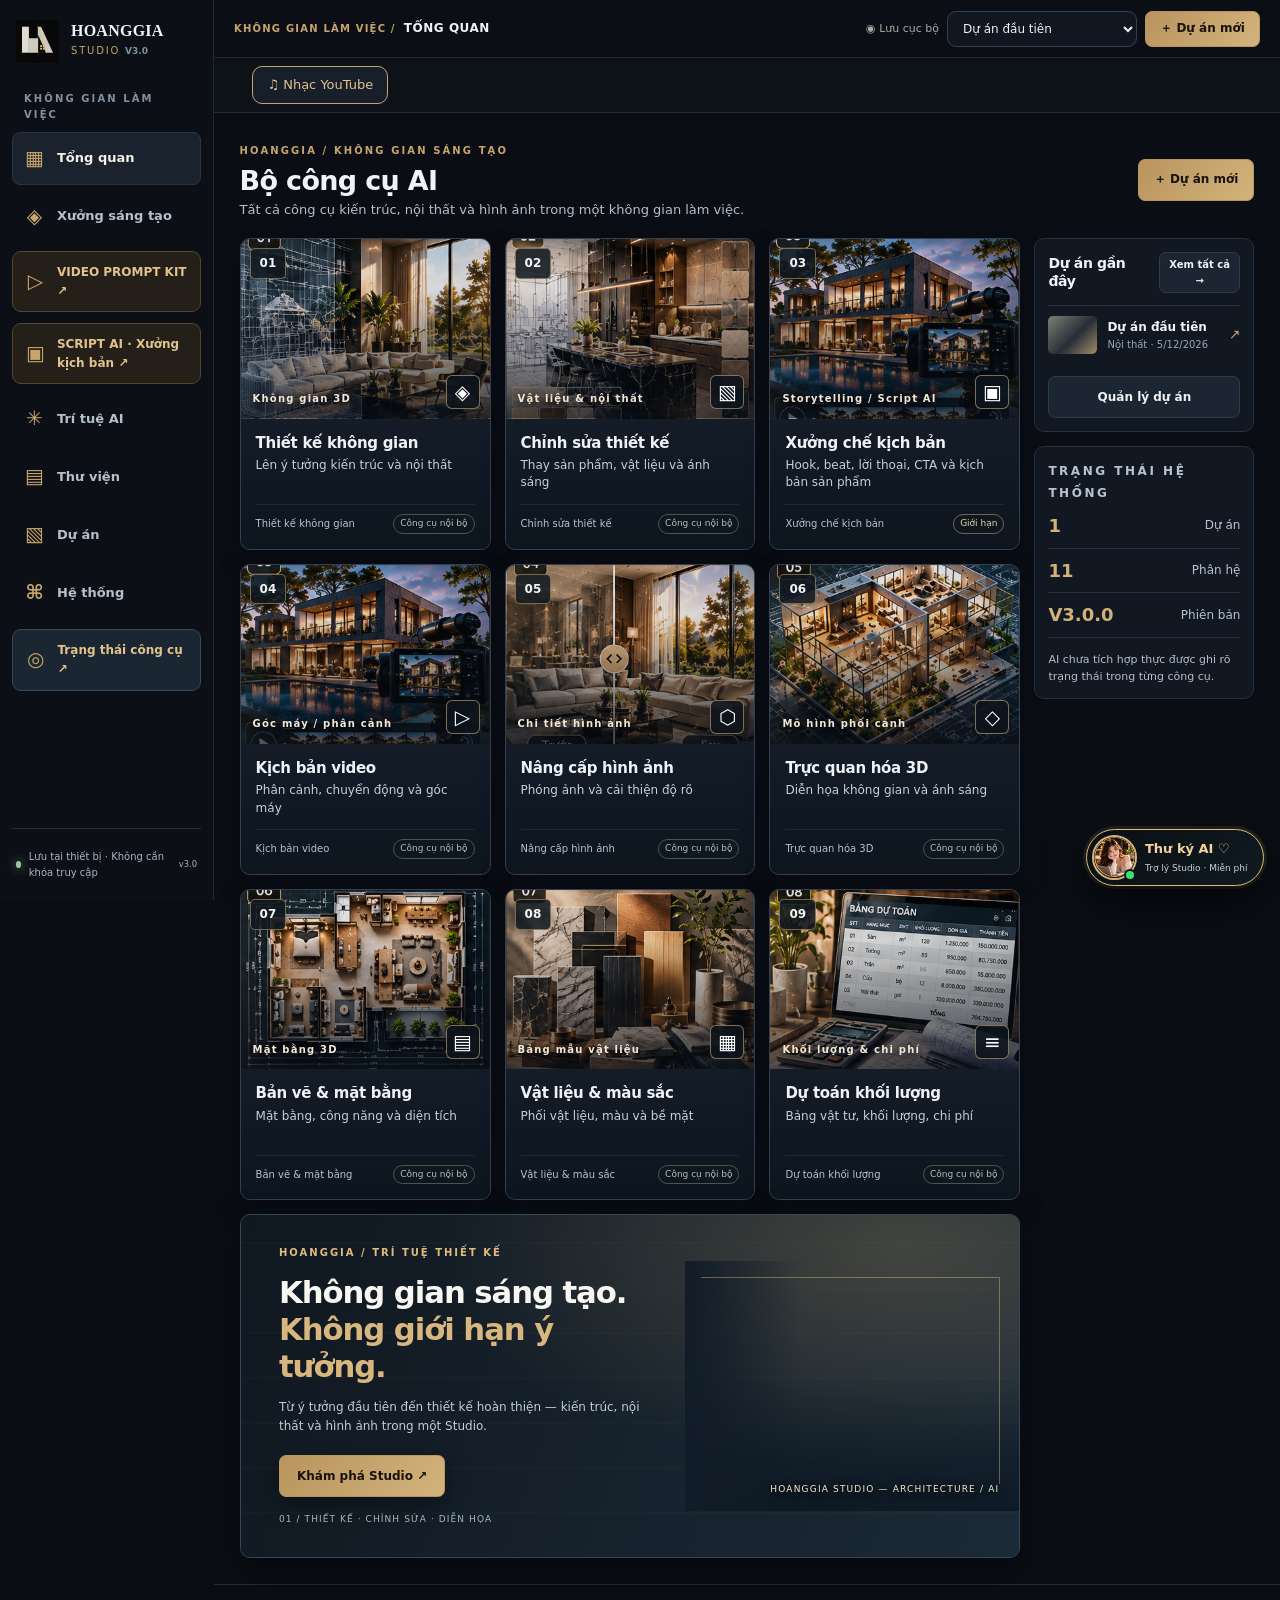
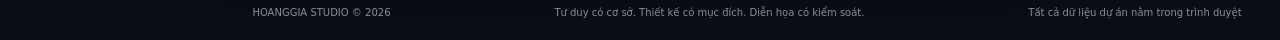
==== commit bdca0d49: "Expose Video Prompt Kit in navigation and bust cached app" ====
--- a/index.html
+++ b/index.html
@@ -7,7 +7,7 @@
 <div class="side-label">KHÔNG GIAN LÀM VIỆC</div><nav id="mainNav">
 <button data-route="home" class="active"><span class="ni">▦</span> Tổng quan</button>
 <button data-route="creative"><span class="ni">◈</span> Xưởng sáng tạo</button>
-<a class="script-direct-link" href="./script-ai.html" style="display:flex;align-items:center;gap:12px;padding:11px 13px;margin:3px 0;border:1px solid #51452c;border-radius:9px;color:#e2c38e;font-size:12px;font-weight:700;text-decoration:none;background:#241f18"><span class="ni">▣</span> SCRIPT AI · Xưởng kịch bản ↗</a>
+<a class="script-direct-link" href="./video-prompt-kit.html" style="display:flex;align-items:center;gap:12px;padding:11px 13px;margin:3px 0;border:1px solid #51452c;border-radius:9px;color:#e2c38e;font-size:12px;font-weight:700;text-decoration:none;background:#241f18"><span class="ni">▷</span> VIDEO PROMPT KIT ↗</a><a class="script-direct-link" href="./script-ai.html" style="display:flex;align-items:center;gap:12px;padding:11px 13px;margin:3px 0;border:1px solid #51452c;border-radius:9px;color:#e2c38e;font-size:12px;font-weight:700;text-decoration:none;background:#241f18"><span class="ni">▣</span> SCRIPT AI · Xưởng kịch bản ↗</a>
 <button data-route="intelligence"><span class="ni">✳</span> Trí tuệ AI</button>
 <button data-route="library"><span class="ni">▤</span> Thư viện</button>
 <button data-route="projects"><span class="ni">▧</span> Dự án</button>
@@ -28,4 +28,4 @@
  e.preventDefault();e.stopImmediatePropagation();
  location.assign("https://hoanggiaktsda-beep.github.io/da-studio/");
 },true);
-</script><script type="module" src="./src/app.js?v=4.9.10"></script><script defer src="./src/mo-chat.js"></script><script defer src="./src/youtube-music.js"></script><script defer src="./src/prompt-router.js?v=1.2.0"></script><script defer src="./src/prompts-category-05.js?v=1"></script><script defer src="./src/prompts-category-05-adapter.js?v=1"></script></body></html>+</script><script type="module" src="./src/app.js?v=4.9.17"></script><script defer src="./src/mo-chat.js"></script><script defer src="./src/youtube-music.js"></script><script defer src="./src/prompt-router.js?v=1.2.0"></script></body></html>
